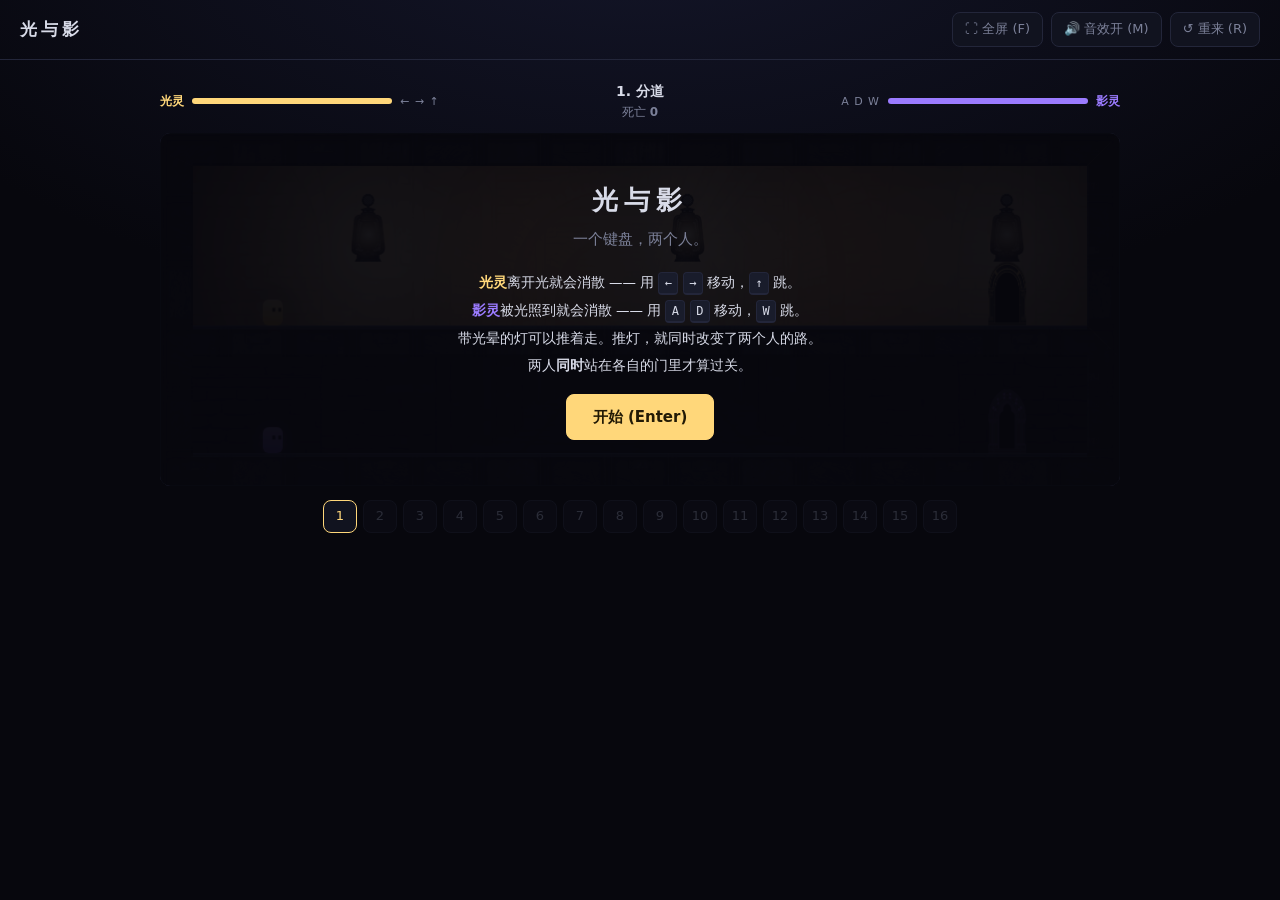
==== index.html @ e2e6ab5d "补上站点图标 浏览器会自动请求 favicon.ico，缺失时控制台会报 404。用内联 SVG （一金一紫两个圆点，即游戏的两个角色）避免额外的文件请求。  Co-Authored-By: Clau" ====
<!DOCTYPE html>
<html lang="zh-CN">
<head>
<meta charset="utf-8">
<meta name="viewport" content="width=device-width, initial-scale=1">
<title>光与影 — 双人合作解谜</title>
<meta name="description" content="一个双人同屏的合作解谜游戏：光灵只能待在光里，影灵只能待在暗处。推动灯，就同时改变了两个人的路。">
<link rel="icon" href="data:image/svg+xml,%3Csvg xmlns='http://www.w3.org/2000/svg' viewBox='0 0 32 32'%3E%3Crect width='32' height='32' rx='7' fill='%230a0a12'/%3E%3Ccircle cx='11' cy='16' r='5.5' fill='%23ffd77a'/%3E%3Ccircle cx='21' cy='16' r='5.5' fill='%239b7bff'/%3E%3C/svg%3E">
<link rel="stylesheet" href="game.css">
</head>
<body>
<header class="topbar">
  <h1>光与影</h1>
  <div class="topbar-right">
    <button type="button" id="fs" class="ghost">⛶ 全屏 (F)</button>
    <button type="button" id="mute" class="ghost">🔊 音效开 (M)</button>
    <button type="button" id="restartBtn" class="ghost">↺ 重来 (R)</button>
  </div>
</header>

<main class="stage" id="stage">
  <div class="statusbar">
    <div class="meter" id="lumenMeter">
      <span class="tag lumen">光灵</span>
      <div class="track"><i id="lumenBar"></i></div>
      <span class="keys">← → ↑</span>
    </div>
    <div class="levelinfo">
      <strong id="levelName">1. 分道</strong>
      <span>死亡 <b id="deaths">0</b></span>
    </div>
    <div class="meter" id="umbraMeter">
      <span class="keys">A D W</span>
      <div class="track"><i id="umbraBar"></i></div>
      <span class="tag umbra">影灵</span>
    </div>
  </div>

  <div class="screen">
    <canvas id="game" width="960" height="352" tabindex="0"></canvas>

    <div class="overlay" id="title">
      <h2>光与影</h2>
      <p class="lead">一个键盘，两个人。</p>
      <div class="rules">
        <p><b class="lumen">光灵</b>离开光就会消散 —— 用 <kbd>←</kbd> <kbd>→</kbd> 移动，<kbd>↑</kbd> 跳。</p>
        <p><b class="umbra">影灵</b>被光照到就会消散 —— 用 <kbd>A</kbd> <kbd>D</kbd> 移动，<kbd>W</kbd> 跳。</p>
        <p>带光晕的灯可以推着走。推灯，就同时改变了两个人的路。</p>
        <p>两人<b>同时</b>站在各自的门里才算过关。</p>
      </div>
      <button type="button" id="startBtn" class="primary">开始 (Enter)</button>
    </div>

    <div class="overlay" id="complete" hidden>
      <h2>全部通关</h2>
      <button type="button" id="replayBtn" class="primary">再玩一次 (Enter)</button>
    </div>
  </div>

  <nav class="levels" id="levels" aria-label="选关"></nav>
</main>

<script src="src/levels.js"></script>
<script src="src/engine.js"></script>
</body>
</html>
---- game.css ----
:root {
  color-scheme: dark;
  --bg: #07070d;
  --panel: #11131f;
  --line: #23263a;
  --text: #d8dbe8;
  --dim: #7c8199;
  --lumen: #ffd77a;
  --umbra: #9b7bff;
}

* { box-sizing: border-box; }

body {
  margin: 0;
  background: radial-gradient(1200px 600px at 50% -10%, #14162a 0%, var(--bg) 70%);
  color: var(--text);
  font: 15px/1.6 system-ui, -apple-system, "PingFang SC", "Microsoft YaHei", sans-serif;
  min-height: 100vh;
}

.topbar {
  display: flex; align-items: center; gap: 16px;
  padding: 12px 20px;
  border-bottom: 1px solid var(--line);
}
.topbar h1 { font-size: 17px; margin: 0; letter-spacing: 4px; font-weight: 600; }
.topbar-right { margin-left: auto; display: flex; gap: 8px; }
.back { color: var(--dim); text-decoration: none; font-size: 13px; }
.back:hover { color: var(--text); }

button {
  font: inherit; cursor: pointer; border-radius: 8px;
  border: 1px solid var(--line); background: var(--panel); color: var(--text);
  padding: 6px 12px;
}
button:hover:not(:disabled) { border-color: #3a3f5c; }
button.ghost { font-size: 13px; color: var(--dim); }
button.primary {
  background: var(--lumen); color: #221a05; border-color: var(--lumen);
  font-weight: 600; padding: 10px 26px; margin-top: 8px;
}
button:disabled { opacity: .3; cursor: not-allowed; }

.stage { max-width: 1000px; margin: 0 auto; padding: 20px; }

.statusbar {
  display: grid; grid-template-columns: 1fr auto 1fr;
  align-items: center; gap: 16px; margin-bottom: 10px;
}
.meter { display: flex; align-items: center; gap: 8px; }
#umbraMeter { justify-content: flex-end; }
.tag { font-size: 12px; font-weight: 600; white-space: nowrap; }
.tag.lumen, b.lumen { color: var(--lumen); }
.tag.umbra, b.umbra { color: var(--umbra); }
.keys { font-size: 11px; color: var(--dim); letter-spacing: 1px; white-space: nowrap; }
.track {
  flex: 1; max-width: 200px; height: 6px; border-radius: 3px;
  background: #1c1f30; overflow: hidden;
}
.track i { display: block; height: 100%; width: 100%; transition: width .08s linear; }
#lumenBar { background: var(--lumen); }
#umbraBar { background: var(--umbra); }
.meter.danger .track { box-shadow: 0 0 0 1px rgba(255, 90, 90, .55); }

.levelinfo { text-align: center; font-size: 13px; }
.levelinfo strong { display: block; font-size: 14px; }
.levelinfo span { color: var(--dim); font-size: 12px; }

.screen { position: relative; line-height: 0; }
canvas {
  display: block; width: 100%; max-width: var(--natural-width, 960px); margin: 0 auto;
  border: 1px solid var(--line); border-radius: 10px;
  background: #07070d; outline: none;
}
canvas:focus-visible { border-color: #46507a; }

.overlay {
  position: absolute; inset: 0;
  display: flex; flex-direction: column; align-items: center; justify-content: center;
  gap: 4px; text-align: center; line-height: 1.6;
  background: rgba(7, 7, 13, .93);
  border-radius: 10px; padding: 24px;
}
.overlay[hidden] { display: none; }
.overlay h2 { margin: 0; font-size: 26px; letter-spacing: 6px; font-weight: 600; }
.lead { color: var(--dim); margin: 2px 0 12px; }
.rules { font-size: 13.5px; max-width: 520px; }
.rules p { margin: 5px 0; }
kbd {
  display: inline-block; min-width: 20px; padding: 1px 5px;
  border: 1px solid var(--line); border-bottom-width: 2px; border-radius: 4px;
  background: #191c2b; font: 12px/1.5 ui-monospace, monospace;
}

.levels { display: flex; justify-content: center; gap: 6px; margin-top: 14px; flex-wrap: wrap; }
.levels button { width: 34px; padding: 5px 0; font-size: 13px; color: var(--dim); }
.levels button.current { color: var(--lumen); border-color: var(--lumen); }


@media (max-width: 640px) {
  .statusbar { grid-template-columns: 1fr; gap: 6px; }
  #umbraMeter { justify-content: flex-start; }
  .overlay h2 { font-size: 20px; }
  .rules { font-size: 12px; }
}

/* 全屏：整页铺满，画布按原始比例放到最大 */
:root:fullscreen body { height: 100vh; overflow: hidden; display: flex; flex-direction: column; }
:root:fullscreen .stage {
  flex: 1; min-height: 0; max-width: none; margin: 0;   /* auto 外边距会阻止 flex 项拉伸 */
  display: flex; flex-direction: column; padding: 14px 24px 10px;
}
:root:fullscreen .screen { flex: 1; min-height: 0; display: flex; align-items: center; justify-content: center; }
:root:fullscreen canvas { max-width: none; margin: 0; }
:root:fullscreen .levels { margin-top: 10px; }
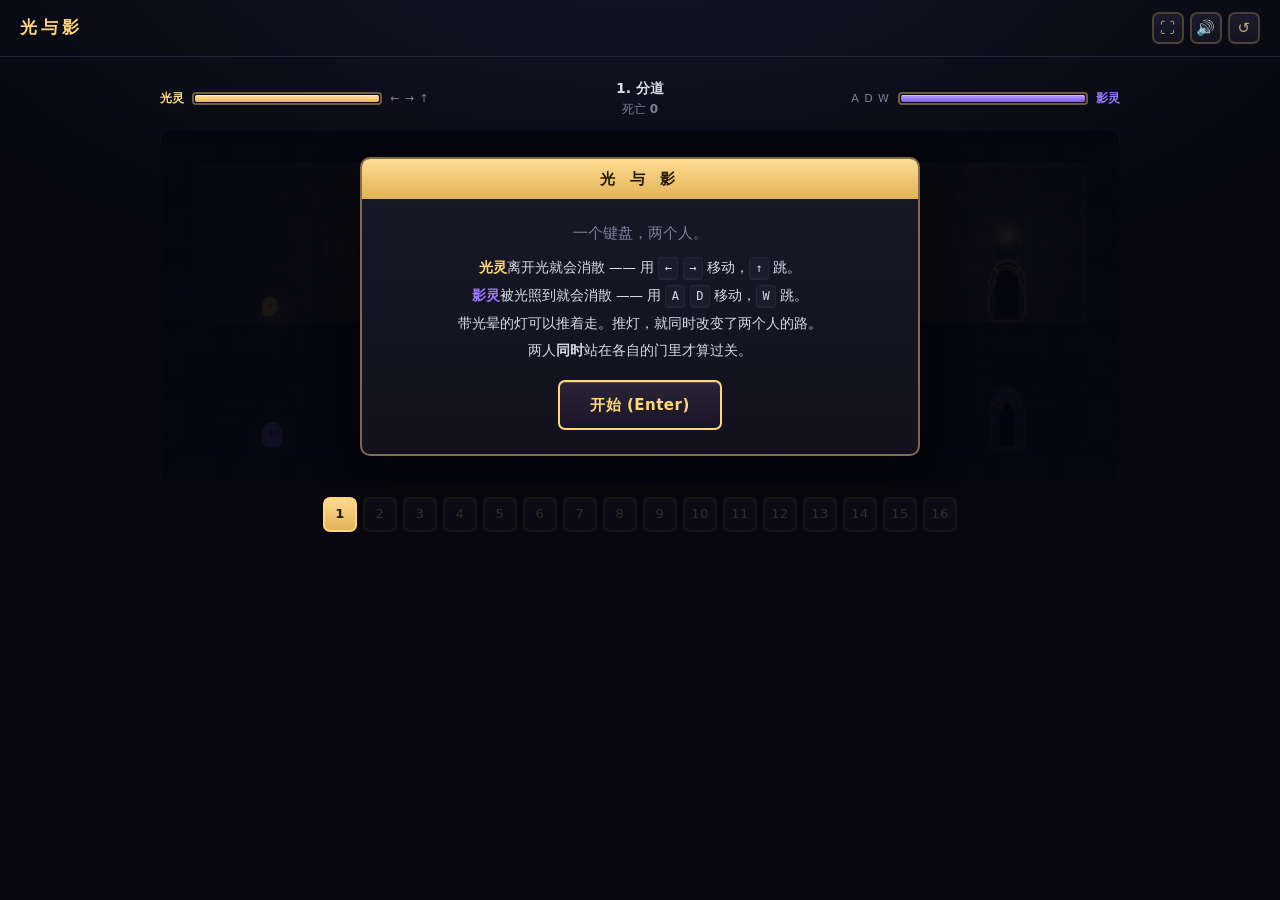
==== commit f3c0b4d4: "统一压力板外观、精简顶栏与音效 - 同一行相邻同组的压力板合并成一个装置绘制：做成多格是为了防止   玩家从高处跳下时抛物线越过窄板，但逐格贴图看起来像好几个按钮 - 去掉环境配乐，音效加 14ms " ====
--- a/index.html
+++ b/index.html
@@ -12,9 +12,9 @@
 <header class="topbar">
   <h1>光与影</h1>
   <div class="topbar-right">
-    <button type="button" id="fs" class="ghost">⛶ 全屏 (F)</button>
-    <button type="button" id="mute" class="ghost">🔊 音效开 (M)</button>
-    <button type="button" id="restartBtn" class="ghost">↺ 重来 (R)</button>
+    <button type="button" id="fs" class="icon" title="全屏 (F)" aria-label="全屏 (F)">⛶</button>
+    <button type="button" id="mute" class="icon" title="音效开关 (M)" aria-label="音效开关 (M)">🔊</button>
+    <button type="button" id="restartBtn" class="icon" title="重来本关 (R)" aria-label="重来本关 (R)">↺</button>
   </div>
 </header>
 
@@ -40,7 +40,9 @@
     <canvas id="game" width="960" height="352" tabindex="0"></canvas>
 
     <div class="overlay" id="title">
-      <h2>光与影</h2>
+      <div class="panel">
+        <div class="panel-head">光 与 影</div>
+        <div class="panel-body">
       <p class="lead">一个键盘，两个人。</p>
       <div class="rules">
         <p><b class="lumen">光灵</b>离开光就会消散 —— 用 <kbd>←</kbd> <kbd>→</kbd> 移动，<kbd>↑</kbd> 跳。</p>
@@ -49,11 +51,17 @@
         <p>两人<b>同时</b>站在各自的门里才算过关。</p>
       </div>
       <button type="button" id="startBtn" class="primary">开始 (Enter)</button>
+        </div>
+      </div>
     </div>
 
     <div class="overlay" id="complete" hidden>
-      <h2>全部通关</h2>
-      <button type="button" id="replayBtn" class="primary">再玩一次 (Enter)</button>
+      <div class="panel">
+        <div class="panel-head">全 部 通 关</div>
+        <div class="panel-body">
+          <button type="button" id="replayBtn" class="primary">再玩一次 (Enter)</button>
+        </div>
+      </div>
     </div>
   </div>
 
--- a/game.css
+++ b/game.css
@@ -24,23 +24,41 @@
   padding: 12px 20px;
   border-bottom: 1px solid var(--line);
 }
-.topbar h1 { font-size: 17px; margin: 0; letter-spacing: 4px; font-weight: 600; }
-.topbar-right { margin-left: auto; display: flex; gap: 8px; }
+.topbar h1 { font-size: 17px; margin: 0; letter-spacing: 4px; font-weight: 600; color: var(--lumen); }
+.topbar-right { margin-left: auto; display: flex; gap: 6px; }
+
+/* 三个并排的文字按钮太占地方，收成紧凑图标；名称与快捷键放进 tooltip */
+button.icon {
+  width: 32px; height: 32px; padding: 0;
+  font-size: 15px; line-height: 1;
+  display: inline-flex; align-items: center; justify-content: center;
+  border-color: rgba(255, 215, 122, .22); color: #b9a878;
+}
+button.icon:hover:not(:disabled) { color: var(--lumen); }
 .back { color: var(--dim); text-decoration: none; font-size: 13px; }
 .back:hover { color: var(--text); }
 
 button {
-  font: inherit; cursor: pointer; border-radius: 8px;
-  border: 1px solid var(--line); background: var(--panel); color: var(--text);
-  padding: 6px 12px;
+  font: inherit; cursor: pointer; border-radius: 7px;
+  border: 2px solid rgba(255, 215, 122, .38);
+  background: linear-gradient(#1c1b2c, #14131f);
+  color: var(--lumen);
+  padding: 6px 13px;
+  letter-spacing: .5px;
+  transition: border-color .15s, color .15s, transform .08s;
 }
-button:hover:not(:disabled) { border-color: #3a3f5c; }
-button.ghost { font-size: 13px; color: var(--dim); }
+button:hover:not(:disabled) { border-color: var(--lumen); color: #fff0c4; }
+button:active:not(:disabled) { transform: translateY(1px); }
+button:focus-visible { outline: 2px solid var(--umbra); outline-offset: 2px; }
+button.ghost { font-size: 13px; border-color: rgba(255, 215, 122, .22); color: #b9a878; }
+button.ghost:hover:not(:disabled) { color: var(--lumen); }
 button.primary {
-  background: var(--lumen); color: #221a05; border-color: var(--lumen);
-  font-weight: 600; padding: 10px 26px; margin-top: 8px;
+  font-size: 15px; font-weight: 600; padding: 11px 30px; margin-top: 14px;
+  border-color: var(--lumen);
+  background: linear-gradient(#2a2436, #191527);
+  box-shadow: inset 0 1px 0 rgba(255, 231, 170, .22);
 }
-button:disabled { opacity: .3; cursor: not-allowed; }
+button:disabled { opacity: .28; cursor: not-allowed; }
 
 .stage { max-width: 1000px; margin: 0 auto; padding: 20px; }
 
@@ -55,12 +73,19 @@
 .tag.umbra, b.umbra { color: var(--umbra); }
 .keys { font-size: 11px; color: var(--dim); letter-spacing: 1px; white-space: nowrap; }
 .track {
-  flex: 1; max-width: 200px; height: 6px; border-radius: 3px;
-  background: #1c1f30; overflow: hidden;
+  flex: 1; max-width: 190px; height: 13px; border-radius: 4px;
+  background: #0e0d18; overflow: hidden;
+  border: 2px solid rgba(255, 215, 122, .40);
+  box-shadow: inset 0 1px 3px rgba(0, 0, 0, .8);
+  padding: 1px;
 }
-.track i { display: block; height: 100%; width: 100%; transition: width .08s linear; }
-#lumenBar { background: var(--lumen); }
-#umbraBar { background: var(--umbra); }
+.track i {
+  display: block; height: 100%; width: 100%; border-radius: 2px;
+  transition: width .08s linear;
+  box-shadow: inset 0 1px 0 rgba(255, 255, 255, .3);
+}
+#lumenBar { background: linear-gradient(#ffe6a8, #e8b552); }
+#umbraBar { background: linear-gradient(#b9a2ff, #7d5bea); }
 .meter.danger .track { box-shadow: 0 0 0 1px rgba(255, 90, 90, .55); }
 
 .levelinfo { text-align: center; font-size: 13px; }
@@ -77,13 +102,26 @@
 
 .overlay {
   position: absolute; inset: 0;
-  display: flex; flex-direction: column; align-items: center; justify-content: center;
-  gap: 4px; text-align: center; line-height: 1.6;
-  background: rgba(7, 7, 13, .93);
+  display: flex; align-items: center; justify-content: center;
+  text-align: center; line-height: 1.6;
+  background: rgba(5, 6, 14, .90);
   border-radius: 10px; padding: 24px;
 }
 .overlay[hidden] { display: none; }
-.overlay h2 { margin: 0; font-size: 26px; letter-spacing: 6px; font-weight: 600; }
+
+.panel {
+  width: min(560px, 100%);
+  border: 2px solid rgba(255, 215, 122, .45);
+  border-radius: 10px; overflow: hidden;
+  background: linear-gradient(#191828, #12111d);
+  box-shadow: 0 14px 40px rgba(0, 0, 0, .6);
+}
+.panel-head {
+  background: linear-gradient(#ffdc93, #e2b256);
+  color: #241a06; font-weight: 700; font-size: 15px;
+  letter-spacing: 5px; padding: 8px 12px;
+}
+.panel-body { padding: 20px 26px 24px; }
 .lead { color: var(--dim); margin: 2px 0 12px; }
 .rules { font-size: 13.5px; max-width: 520px; }
 .rules p { margin: 5px 0; }
@@ -94,8 +132,14 @@
 }
 
 .levels { display: flex; justify-content: center; gap: 6px; margin-top: 14px; flex-wrap: wrap; }
-.levels button { width: 34px; padding: 5px 0; font-size: 13px; color: var(--dim); }
-.levels button.current { color: var(--lumen); border-color: var(--lumen); }
+.levels button {
+  width: 34px; padding: 5px 0; font-size: 13px;
+  color: #9d8f6a; border-color: rgba(255, 215, 122, .20);
+}
+.levels button.current {
+  color: #241a06; border-color: var(--lumen);
+  background: linear-gradient(#ffdc93, #e2b256); font-weight: 700;
+}
 
 
 @media (max-width: 640px) {
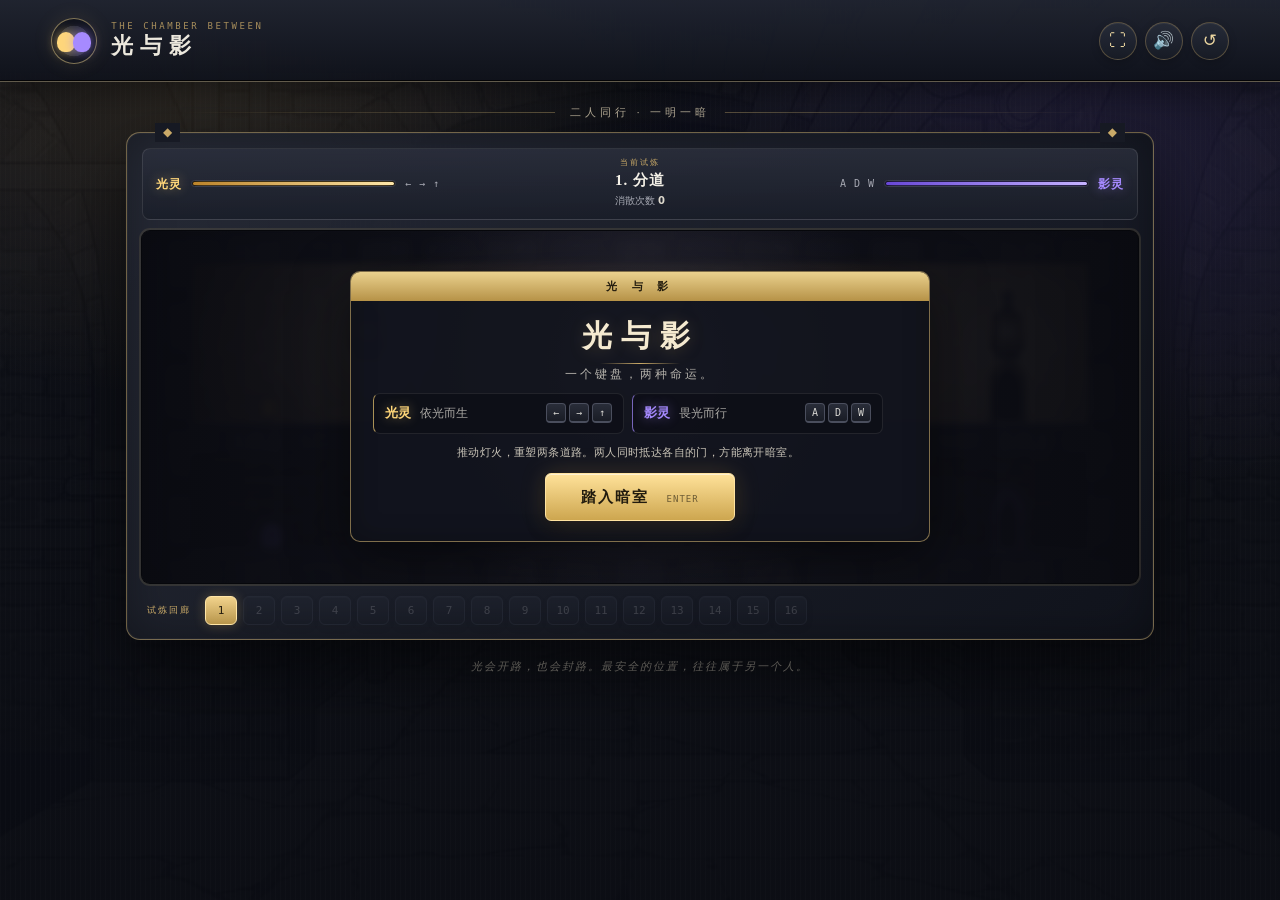
==== commit 8dbde78c: "重新设计游戏页面与界面层级" ====
--- a/index.html
+++ b/index.html
@@ -1,74 +1,78 @@
-<!DOCTYPE html>
-<html lang="zh-CN">
-<head>
-<meta charset="utf-8">
-<meta name="viewport" content="width=device-width, initial-scale=1">
-<title>光与影 — 双人合作解谜</title>
-<meta name="description" content="一个双人同屏的合作解谜游戏：光灵只能待在光里，影灵只能待在暗处。推动灯，就同时改变了两个人的路。">
-<link rel="icon" href="data:image/svg+xml,%3Csvg xmlns='http://www.w3.org/2000/svg' viewBox='0 0 32 32'%3E%3Crect width='32' height='32' rx='7' fill='%230a0a12'/%3E%3Ccircle cx='11' cy='16' r='5.5' fill='%23ffd77a'/%3E%3Ccircle cx='21' cy='16' r='5.5' fill='%239b7bff'/%3E%3C/svg%3E">
-<link rel="stylesheet" href="game.css">
-</head>
-<body>
-<header class="topbar">
-  <h1>光与影</h1>
-  <div class="topbar-right">
+<!DOCTYPE html>
+<html lang="zh-CN">
+<head>
+<meta charset="utf-8">
+<meta name="viewport" content="width=device-width, initial-scale=1">
+<title>光与影 — 双人合作解谜</title>
+<meta name="description" content="一个双人同屏的合作解谜游戏：光灵只能待在光里，影灵只能待在暗处。推动灯，就同时改变了两个人的路。">
+<link rel="icon" href="data:image/svg+xml,%3Csvg xmlns='http://www.w3.org/2000/svg' viewBox='0 0 32 32'%3E%3Crect width='32' height='32' rx='7' fill='%230a0a12'/%3E%3Ccircle cx='11' cy='16' r='5.5' fill='%23ffd77a'/%3E%3Ccircle cx='21' cy='16' r='5.5' fill='%239b7bff'/%3E%3C/svg%3E">
+<link rel="stylesheet" href="game.css?v=3">
+</head>
+<body>
+<header class="topbar">
+  <div class="brand">
+    <span class="brand-mark" aria-hidden="true"><i></i><b></b></span>
+    <div><span class="eyebrow">THE CHAMBER BETWEEN</span><h1>光与影</h1></div>
+  </div>
+  <div class="topbar-right">
     <button type="button" id="fs" class="icon" title="全屏 (F)" aria-label="全屏 (F)">⛶</button>
     <button type="button" id="mute" class="icon" title="音效开关 (M)" aria-label="音效开关 (M)">🔊</button>
     <button type="button" id="restartBtn" class="icon" title="重来本关 (R)" aria-label="重来本关 (R)">↺</button>
-  </div>
-</header>
-
-<main class="stage" id="stage">
-  <div class="statusbar">
-    <div class="meter" id="lumenMeter">
-      <span class="tag lumen">光灵</span>
-      <div class="track"><i id="lumenBar"></i></div>
-      <span class="keys">← → ↑</span>
-    </div>
-    <div class="levelinfo">
-      <strong id="levelName">1. 分道</strong>
-      <span>死亡 <b id="deaths">0</b></span>
-    </div>
-    <div class="meter" id="umbraMeter">
-      <span class="keys">A D W</span>
-      <div class="track"><i id="umbraBar"></i></div>
-      <span class="tag umbra">影灵</span>
-    </div>
-  </div>
-
-  <div class="screen">
-    <canvas id="game" width="960" height="352" tabindex="0"></canvas>
-
+  </div>
+</header>
+
+<main class="stage" id="stage">
+  <div class="chapter-heading" aria-hidden="true"><span></span><p>二人同行 · 一明一暗</p><span></span></div>
+  <section class="game-shell" aria-label="游戏区域">
+  <div class="statusbar">
+    <div class="meter" id="lumenMeter">
+      <span class="tag lumen">光灵</span>
+      <div class="track"><i id="lumenBar"></i></div>
+      <span class="keys">← → ↑</span>
+    </div>
+    <div class="levelinfo">
+      <small>当前试炼</small>
+      <strong id="levelName">1. 分道</strong>
+      <span>消散次数 <b id="deaths">0</b></span>
+    </div>
+    <div class="meter" id="umbraMeter">
+      <span class="keys">A D W</span>
+      <div class="track"><i id="umbraBar"></i></div>
+      <span class="tag umbra">影灵</span>
+    </div>
+  </div>
+
+  <div class="screen">
+    <canvas id="game" width="960" height="352" tabindex="0"></canvas>
+
     <div class="overlay" id="title">
-      <div class="panel">
-        <div class="panel-head">光 与 影</div>
-        <div class="panel-body">
-      <p class="lead">一个键盘，两个人。</p>
-      <div class="rules">
-        <p><b class="lumen">光灵</b>离开光就会消散 —— 用 <kbd>←</kbd> <kbd>→</kbd> 移动，<kbd>↑</kbd> 跳。</p>
-        <p><b class="umbra">影灵</b>被光照到就会消散 —— 用 <kbd>A</kbd> <kbd>D</kbd> 移动，<kbd>W</kbd> 跳。</p>
-        <p>带光晕的灯可以推着走。推灯，就同时改变了两个人的路。</p>
-        <p>两人<b>同时</b>站在各自的门里才算过关。</p>
-      </div>
-      <button type="button" id="startBtn" class="primary">开始 (Enter)</button>
-        </div>
-      </div>
-    </div>
-
+      <div class="panel"><div class="panel-head">光 与 影</div><div class="panel-body">
+      <h2>光与影</h2>
+      <p class="lead">一个键盘，两种命运。</p>
+      <div class="rules">
+        <article class="rule-card lumen-card"><b class="lumen">光灵</b><span>依光而生</span><div><kbd>←</kbd><kbd>→</kbd><kbd>↑</kbd></div></article>
+        <article class="rule-card umbra-card"><b class="umbra">影灵</b><span>畏光而行</span><div><kbd>A</kbd><kbd>D</kbd><kbd>W</kbd></div></article>
+        <p class="mission">推动灯火，重塑两条道路。两人同时抵达各自的门，方能离开暗室。</p>
+      </div>
+      <button type="button" id="startBtn" class="primary">踏入暗室 <span>ENTER</span></button>
+      </div></div>
+    </div>
+
     <div class="overlay" id="complete" hidden>
-      <div class="panel">
-        <div class="panel-head">全 部 通 关</div>
-        <div class="panel-body">
-          <button type="button" id="replayBtn" class="primary">再玩一次 (Enter)</button>
-        </div>
-      </div>
-    </div>
-  </div>
-
-  <nav class="levels" id="levels" aria-label="选关"></nav>
-</main>
-
-<script src="src/levels.js"></script>
-<script src="src/engine.js"></script>
-</body>
-</html>
+      <div class="panel"><div class="panel-head">全 部 通 关</div><div class="panel-body">
+        <h2>全部通关</h2>
+        <button type="button" id="replayBtn" class="primary">再玩一次 (Enter)</button>
+      </div></div>
+    </div>
+  </div>
+
+  <div class="level-select"><span>试炼回廊</span><nav class="levels" id="levels" aria-label="选关"></nav></div>
+  </section>
+  <p class="page-note">光会开路，也会封路。最安全的位置，往往属于另一个人。</p>
+</main>
+
+<script src="src/levels.js?v=3"></script>
+<script src="src/engine.js?v=3"></script>
+</body>
+</html>
+
--- a/game.css
+++ b/game.css
@@ -1,160 +1,83 @@
-:root {
-  color-scheme: dark;
-  --bg: #07070d;
-  --panel: #11131f;
-  --line: #23263a;
-  --text: #d8dbe8;
-  --dim: #7c8199;
-  --lumen: #ffd77a;
-  --umbra: #9b7bff;
-}
-
-* { box-sizing: border-box; }
-
-body {
-  margin: 0;
-  background: radial-gradient(1200px 600px at 50% -10%, #14162a 0%, var(--bg) 70%);
-  color: var(--text);
-  font: 15px/1.6 system-ui, -apple-system, "PingFang SC", "Microsoft YaHei", sans-serif;
-  min-height: 100vh;
-}
-
-.topbar {
-  display: flex; align-items: center; gap: 16px;
-  padding: 12px 20px;
-  border-bottom: 1px solid var(--line);
-}
-.topbar h1 { font-size: 17px; margin: 0; letter-spacing: 4px; font-weight: 600; color: var(--lumen); }
-.topbar-right { margin-left: auto; display: flex; gap: 6px; }
-
-/* 三个并排的文字按钮太占地方，收成紧凑图标；名称与快捷键放进 tooltip */
-button.icon {
-  width: 32px; height: 32px; padding: 0;
-  font-size: 15px; line-height: 1;
-  display: inline-flex; align-items: center; justify-content: center;
-  border-color: rgba(255, 215, 122, .22); color: #b9a878;
-}
-button.icon:hover:not(:disabled) { color: var(--lumen); }
-.back { color: var(--dim); text-decoration: none; font-size: 13px; }
-.back:hover { color: var(--text); }
-
-button {
-  font: inherit; cursor: pointer; border-radius: 7px;
-  border: 2px solid rgba(255, 215, 122, .38);
-  background: linear-gradient(#1c1b2c, #14131f);
-  color: var(--lumen);
-  padding: 6px 13px;
-  letter-spacing: .5px;
-  transition: border-color .15s, color .15s, transform .08s;
-}
-button:hover:not(:disabled) { border-color: var(--lumen); color: #fff0c4; }
-button:active:not(:disabled) { transform: translateY(1px); }
-button:focus-visible { outline: 2px solid var(--umbra); outline-offset: 2px; }
-button.ghost { font-size: 13px; border-color: rgba(255, 215, 122, .22); color: #b9a878; }
-button.ghost:hover:not(:disabled) { color: var(--lumen); }
-button.primary {
-  font-size: 15px; font-weight: 600; padding: 11px 30px; margin-top: 14px;
-  border-color: var(--lumen);
-  background: linear-gradient(#2a2436, #191527);
-  box-shadow: inset 0 1px 0 rgba(255, 231, 170, .22);
-}
-button:disabled { opacity: .28; cursor: not-allowed; }
-
-.stage { max-width: 1000px; margin: 0 auto; padding: 20px; }
-
-.statusbar {
-  display: grid; grid-template-columns: 1fr auto 1fr;
-  align-items: center; gap: 16px; margin-bottom: 10px;
-}
-.meter { display: flex; align-items: center; gap: 8px; }
-#umbraMeter { justify-content: flex-end; }
-.tag { font-size: 12px; font-weight: 600; white-space: nowrap; }
-.tag.lumen, b.lumen { color: var(--lumen); }
-.tag.umbra, b.umbra { color: var(--umbra); }
-.keys { font-size: 11px; color: var(--dim); letter-spacing: 1px; white-space: nowrap; }
-.track {
-  flex: 1; max-width: 190px; height: 13px; border-radius: 4px;
-  background: #0e0d18; overflow: hidden;
-  border: 2px solid rgba(255, 215, 122, .40);
-  box-shadow: inset 0 1px 3px rgba(0, 0, 0, .8);
-  padding: 1px;
-}
-.track i {
-  display: block; height: 100%; width: 100%; border-radius: 2px;
-  transition: width .08s linear;
-  box-shadow: inset 0 1px 0 rgba(255, 255, 255, .3);
-}
-#lumenBar { background: linear-gradient(#ffe6a8, #e8b552); }
-#umbraBar { background: linear-gradient(#b9a2ff, #7d5bea); }
-.meter.danger .track { box-shadow: 0 0 0 1px rgba(255, 90, 90, .55); }
-
-.levelinfo { text-align: center; font-size: 13px; }
-.levelinfo strong { display: block; font-size: 14px; }
-.levelinfo span { color: var(--dim); font-size: 12px; }
-
-.screen { position: relative; line-height: 0; }
-canvas {
-  display: block; width: 100%; max-width: var(--natural-width, 960px); margin: 0 auto;
-  border: 1px solid var(--line); border-radius: 10px;
-  background: #07070d; outline: none;
-}
-canvas:focus-visible { border-color: #46507a; }
-
-.overlay {
-  position: absolute; inset: 0;
-  display: flex; align-items: center; justify-content: center;
-  text-align: center; line-height: 1.6;
-  background: rgba(5, 6, 14, .90);
-  border-radius: 10px; padding: 24px;
-}
-.overlay[hidden] { display: none; }
-
-.panel {
-  width: min(560px, 100%);
-  border: 2px solid rgba(255, 215, 122, .45);
-  border-radius: 10px; overflow: hidden;
-  background: linear-gradient(#191828, #12111d);
-  box-shadow: 0 14px 40px rgba(0, 0, 0, .6);
-}
-.panel-head {
-  background: linear-gradient(#ffdc93, #e2b256);
-  color: #241a06; font-weight: 700; font-size: 15px;
-  letter-spacing: 5px; padding: 8px 12px;
-}
-.panel-body { padding: 20px 26px 24px; }
-.lead { color: var(--dim); margin: 2px 0 12px; }
-.rules { font-size: 13.5px; max-width: 520px; }
-.rules p { margin: 5px 0; }
-kbd {
-  display: inline-block; min-width: 20px; padding: 1px 5px;
-  border: 1px solid var(--line); border-bottom-width: 2px; border-radius: 4px;
-  background: #191c2b; font: 12px/1.5 ui-monospace, monospace;
-}
-
-.levels { display: flex; justify-content: center; gap: 6px; margin-top: 14px; flex-wrap: wrap; }
-.levels button {
-  width: 34px; padding: 5px 0; font-size: 13px;
-  color: #9d8f6a; border-color: rgba(255, 215, 122, .20);
-}
-.levels button.current {
-  color: #241a06; border-color: var(--lumen);
-  background: linear-gradient(#ffdc93, #e2b256); font-weight: 700;
-}
-
-
-@media (max-width: 640px) {
-  .statusbar { grid-template-columns: 1fr; gap: 6px; }
-  #umbraMeter { justify-content: flex-start; }
-  .overlay h2 { font-size: 20px; }
-  .rules { font-size: 12px; }
-}
-
-/* 全屏：整页铺满，画布按原始比例放到最大 */
-:root:fullscreen body { height: 100vh; overflow: hidden; display: flex; flex-direction: column; }
-:root:fullscreen .stage {
-  flex: 1; min-height: 0; max-width: none; margin: 0;   /* auto 外边距会阻止 flex 项拉伸 */
-  display: flex; flex-direction: column; padding: 14px 24px 10px;
-}
-:root:fullscreen .screen { flex: 1; min-height: 0; display: flex; align-items: center; justify-content: center; }
-:root:fullscreen canvas { max-width: none; margin: 0; }
-:root:fullscreen .levels { margin-top: 10px; }
+:root { color-scheme:dark; --panel:#171b27; --line:#3a4050; --brass:#caaa68; --text:#ece8dd; --dim:#a7a9b3; --lumen:#ffd77a; --umbra:#a68aff; }
+* { box-sizing:border-box; }
+html { min-height:100%; background:#090b11; }
+body { margin:0; min-height:100vh; color:var(--text); font:15px/1.6 system-ui,-apple-system,"PingFang SC","Microsoft YaHei",sans-serif; background:linear-gradient(rgba(12,15,24,.78),rgba(10,12,19,.93)),url("art/bg.jpg") center top/cover fixed,#10131c; overflow-x:hidden; }
+body::before { content:""; position:fixed; inset:0; pointer-events:none; background:radial-gradient(700px 440px at 15% 10%,rgba(255,196,92,.11),transparent 70%),radial-gradient(680px 460px at 86% 18%,rgba(139,102,255,.13),transparent 72%),repeating-linear-gradient(90deg,rgba(255,255,255,.012) 0 1px,transparent 1px 5px); mix-blend-mode:screen; }
+button { font:inherit; cursor:pointer; border-radius:6px; padding:7px 13px; border:1px solid var(--line); color:var(--text); background:linear-gradient(#262b38,#171b25); box-shadow:inset 0 1px rgba(255,255,255,.05),0 3px 8px rgba(0,0,0,.2); transition:transform .16s,border-color .16s,color .16s,box-shadow .16s; }
+button:hover:not(:disabled) { transform:translateY(-1px); border-color:#8e805f; color:#fff7df; box-shadow:0 5px 14px rgba(0,0,0,.3); }
+button:active:not(:disabled) { transform:translateY(1px); }
+button:focus-visible { outline:2px solid #f0d38c; outline-offset:2px; }
+button:disabled { opacity:.28; cursor:not-allowed; }
+.topbar { position:relative; z-index:2; display:flex; align-items:center; gap:22px; min-height:82px; padding:12px clamp(18px,4vw,58px); background:linear-gradient(180deg,rgba(32,36,48,.96),rgba(15,18,27,.94)); border-bottom:1px solid rgba(226,199,132,.34); box-shadow:0 10px 34px rgba(0,0,0,.35),inset 0 -1px rgba(0,0,0,.8); }
+.brand { display:flex; align-items:center; gap:14px; }
+.brand-mark { position:relative; display:block; width:46px; height:46px; border:1px solid rgba(223,198,133,.55); border-radius:50%; background:radial-gradient(circle,#292c38 0 48%,#11141e 50%); box-shadow:inset 0 0 0 4px #11141e,0 0 20px rgba(212,178,104,.12); }
+.brand-mark i,.brand-mark b { position:absolute; top:13px; width:18px; height:20px; border-radius:55% 55% 48% 48%; }
+.brand-mark i { left:5px; background:var(--lumen); box-shadow:0 0 12px rgba(255,215,122,.7); }
+.brand-mark b { right:5px; background:var(--umbra); box-shadow:0 0 12px rgba(166,138,255,.7); }
+.eyebrow { display:block; color:var(--brass); font:9px/1.2 ui-monospace,monospace; letter-spacing:2.6px; opacity:.8; }
+.topbar h1 { margin:1px 0 0; font:600 22px/1.2 Georgia,"Songti SC",serif; letter-spacing:7px; }
+.topbar-right { margin-left:auto; display:flex; gap:8px; }
+button.ghost { font-size:12px; color:#c6c5c0; }
+button.ghost>span { color:#f0d38c; margin-right:3px; }
+button.ghost kbd { margin-left:4px; opacity:.65; }
+.icon { width:38px; height:38px; padding:0; display:grid; place-items:center; color:#ead59f; font-size:17px; border-color:rgba(202,170,104,.34); border-radius:50%; }
+button.primary { min-width:190px; margin-top:12px; padding:11px 24px; color:#211b0e; font-weight:750; letter-spacing:2px; border-color:#ffe3a0; background:linear-gradient(180deg,#ffe29a,#cda64f); box-shadow:inset 0 1px rgba(255,255,255,.55),0 0 26px rgba(255,205,107,.18),0 6px 18px rgba(0,0,0,.4); }
+button.primary span { margin-left:10px; font:9px/1 ui-monospace,monospace; letter-spacing:1px; opacity:.62; }
+.stage { position:relative; z-index:1; max-width:1080px; margin:0 auto; padding:24px 26px 34px; }
+.chapter-heading { display:grid; grid-template-columns:1fr auto 1fr; align-items:center; gap:15px; max-width:920px; margin:0 auto 13px; }
+.chapter-heading span { height:1px; background:linear-gradient(90deg,transparent,rgba(215,187,121,.38)); }
+.chapter-heading span:last-child { transform:scaleX(-1); }
+.chapter-heading p { margin:0; color:#bdb39d; font:11px/1.2 Georgia,"Songti SC",serif; letter-spacing:4px; }
+.game-shell { position:relative; padding:15px 15px 14px; border:1px solid rgba(211,181,112,.48); border-radius:14px; background:linear-gradient(135deg,rgba(38,42,54,.96),rgba(17,20,29,.98)); box-shadow:0 30px 70px rgba(0,0,0,.52),inset 0 0 0 1px rgba(255,255,255,.035),inset 0 0 45px rgba(0,0,0,.35); }
+.game-shell::before,.game-shell::after { content:"◆"; position:absolute; top:-10px; color:var(--brass); font-size:12px; background:#171a24; padding:0 8px; }
+.game-shell::before { left:28px; } .game-shell::after { right:28px; }
+.statusbar { display:grid; grid-template-columns:1fr auto 1fr; align-items:center; gap:18px; min-height:58px; margin-bottom:11px; padding:8px 13px; border:1px solid rgba(160,158,159,.18); border-radius:8px; background:linear-gradient(180deg,rgba(45,49,63,.76),rgba(25,29,40,.84)); }
+.meter { display:flex; align-items:center; gap:9px; } #umbraMeter { justify-content:flex-end; }
+.tag { font:700 12px/1 system-ui,sans-serif; letter-spacing:1px; white-space:nowrap; }
+.tag.lumen,b.lumen { color:var(--lumen); text-shadow:0 0 12px rgba(255,215,122,.4); }
+.tag.umbra,b.umbra { color:var(--umbra); text-shadow:0 0 12px rgba(166,138,255,.45); }
+.keys { color:var(--dim); font:10px/1 ui-monospace,monospace; letter-spacing:1px; white-space:nowrap; }
+.track { flex:1; max-width:205px; height:7px; padding:1px; overflow:hidden; border:1px solid #3a3e4d; border-radius:7px; background:#0b0d14; box-shadow:inset 0 2px 4px #000; }
+.track i { display:block; width:100%; height:100%; border-radius:inherit; transition:width .08s linear; }
+#lumenBar { background:linear-gradient(90deg,#bd842a,#ffe7a9); box-shadow:0 0 9px #f4bd53; }
+#umbraBar { background:linear-gradient(90deg,#6847d6,#c5b3ff); box-shadow:0 0 9px #8e6cff; }
+.meter.danger .track { border-color:rgba(255,91,91,.75); animation:warning .5s alternate infinite; }
+@keyframes warning { to { box-shadow:0 0 9px rgba(255,70,70,.5),inset 0 2px 4px #000; } }
+.levelinfo { min-width:128px; text-align:center; font-size:12px; }
+.levelinfo small { display:block; color:var(--brass); font-size:8px; letter-spacing:2px; }
+.levelinfo strong { display:block; margin:1px 0; color:#f4f0e7; font:600 15px/1.3 Georgia,"Songti SC",serif; letter-spacing:1px; }
+.levelinfo span { color:var(--dim); font-size:10px; } .levelinfo b { color:#ded9cd; }
+.screen { position:relative; line-height:0; overflow:hidden; border-radius:8px; box-shadow:0 0 0 1px #06070b,0 0 0 3px rgba(147,129,91,.2),inset 0 0 30px #000; }
+canvas { display:block; width:100%; max-width:var(--natural-width,960px); margin:0 auto; background:#07070d; outline:none; }
+canvas:focus-visible { box-shadow:inset 0 0 0 2px var(--brass); }
+.overlay { position:absolute; inset:0; display:flex; flex-direction:column; align-items:center; justify-content:center; gap:3px; padding:22px; text-align:center; line-height:1.6; background:radial-gradient(circle at 50% 38%,rgba(50,48,61,.66),transparent 45%),linear-gradient(90deg,rgba(10,11,17,.97),rgba(17,18,27,.9),rgba(10,11,17,.97)); backdrop-filter:blur(3px); }
+.overlay[hidden] { display:none; }
+.panel { width:min(580px,94%); overflow:hidden; border:1px solid rgba(218,187,114,.55); border-radius:10px; background:rgba(18,21,30,.9); box-shadow:0 18px 55px rgba(0,0,0,.5),inset 0 0 26px rgba(0,0,0,.25); }
+.panel-head { padding:7px 16px; color:#241d0f; background:linear-gradient(180deg,#ead18e,#b69247); font:700 11px/1.4 Georgia,"Songti SC",serif; letter-spacing:6px; }
+.panel-body { padding:17px 22px 20px; }
+.overlay h2 { margin:0; color:#f5ead0; font:600 30px/1.2 Georgia,"Songti SC",serif; letter-spacing:9px; text-shadow:0 2px 18px rgba(230,190,100,.2); }
+.overlay h2::after { content:""; display:block; width:80px; height:1px; margin:9px auto 0; background:linear-gradient(90deg,transparent,var(--brass),transparent); }
+.lead { margin:2px 0 10px; color:#b7b4ad; font:12px/1.4 Georgia,"Songti SC",serif; letter-spacing:3px; }
+.rules { display:grid; grid-template-columns:1fr 1fr; gap:8px; width:min(510px,100%); font-size:12px; }
+.rule-card { display:grid; grid-template-columns:auto 1fr auto; align-items:center; gap:9px; padding:9px 11px; text-align:left; border:1px solid rgba(255,255,255,.09); border-radius:7px; background:rgba(12,14,22,.68); }
+.rule-card b { font-size:13px; } .rule-card span { color:#aaa8a4; } .rule-card div { display:flex; gap:3px; }
+.lumen-card { border-left-color:rgba(255,215,122,.65); } .umbra-card { border-left-color:rgba(166,138,255,.7); }
+.mission { grid-column:1/-1; margin:2px 0 0; color:#c9c4b8; font-size:11px; letter-spacing:.4px; }
+kbd { display:inline-block; min-width:20px; padding:1px 5px; border:1px solid #4a4e5d; border-bottom-width:2px; border-radius:4px; color:#d9d8d3; background:linear-gradient(#292d39,#191c25); font:10px/1.5 ui-monospace,monospace; text-align:center; }
+.level-select { display:flex; align-items:center; gap:14px; margin-top:13px; padding:0 5px; }
+.level-select>span { flex:0 0 auto; color:var(--brass); font:9px/1 ui-monospace,monospace; letter-spacing:2px; }
+.levels { display:flex; justify-content:flex-start; gap:6px; flex-wrap:wrap; }
+.levels button { width:32px; height:29px; padding:0; color:#9c9da5; font:11px/1 ui-monospace,monospace; }
+.levels button.current { color:#241d0f; border-color:#ffe5a6; background:linear-gradient(#f2d38c,#b7954b); box-shadow:0 0 12px rgba(255,211,118,.25); }
+.page-note { margin:18px 0 0; color:rgba(213,207,190,.58); text-align:center; font:italic 11px/1.5 Georgia,"Songti SC",serif; letter-spacing:2px; }
+@media (max-width:760px) { .topbar{align-items:flex-start;min-height:0;padding:12px 16px}.brand-mark{width:38px;height:38px}.brand-mark i,.brand-mark b{top:10px;width:15px;height:17px}.topbar h1{font-size:18px}.eyebrow{display:none}.topbar-right{gap:5px}button.ghost{padding:6px 8px;font-size:0}button.ghost>span{font-size:16px;margin:0}button.ghost kbd{display:none}.stage{padding:16px 10px 28px}.game-shell{padding:9px}.statusbar{grid-template-columns:1fr 1fr;gap:7px}.levelinfo{grid-column:1/-1;grid-row:1}.keys{display:none}.rules{grid-template-columns:1fr}.mission{grid-column:1}.level-select{align-items:flex-start} }
+@media (max-width:470px) { .chapter-heading{display:none}.overlay{padding:12px}.overlay h2{font-size:23px}.lead,.mission{display:none}.rule-card{padding:6px 8px}.level-select>span{display:none} }
+@media (prefers-reduced-motion:reduce) { *,*::before,*::after{animation-duration:.01ms!important;transition-duration:.01ms!important} }
+:root:fullscreen body { height:100vh; overflow:hidden; display:flex; flex-direction:column; background:#080a10; }
+:root:fullscreen .topbar,:root:fullscreen .chapter-heading,:root:fullscreen .page-note { display:none; }
+:root:fullscreen .stage { flex:1; min-height:0; max-width:none; width:100%; margin:0; display:flex; flex-direction:column; padding:10px 18px; }
+:root:fullscreen .game-shell { flex:1; min-height:0; display:flex; flex-direction:column; padding:10px; }
+:root:fullscreen .screen { flex:1; min-height:0; display:flex; align-items:center; justify-content:center; }
+:root:fullscreen canvas { max-width:none; margin:0; }
+:root:fullscreen .level-select { margin-top:9px; }
+
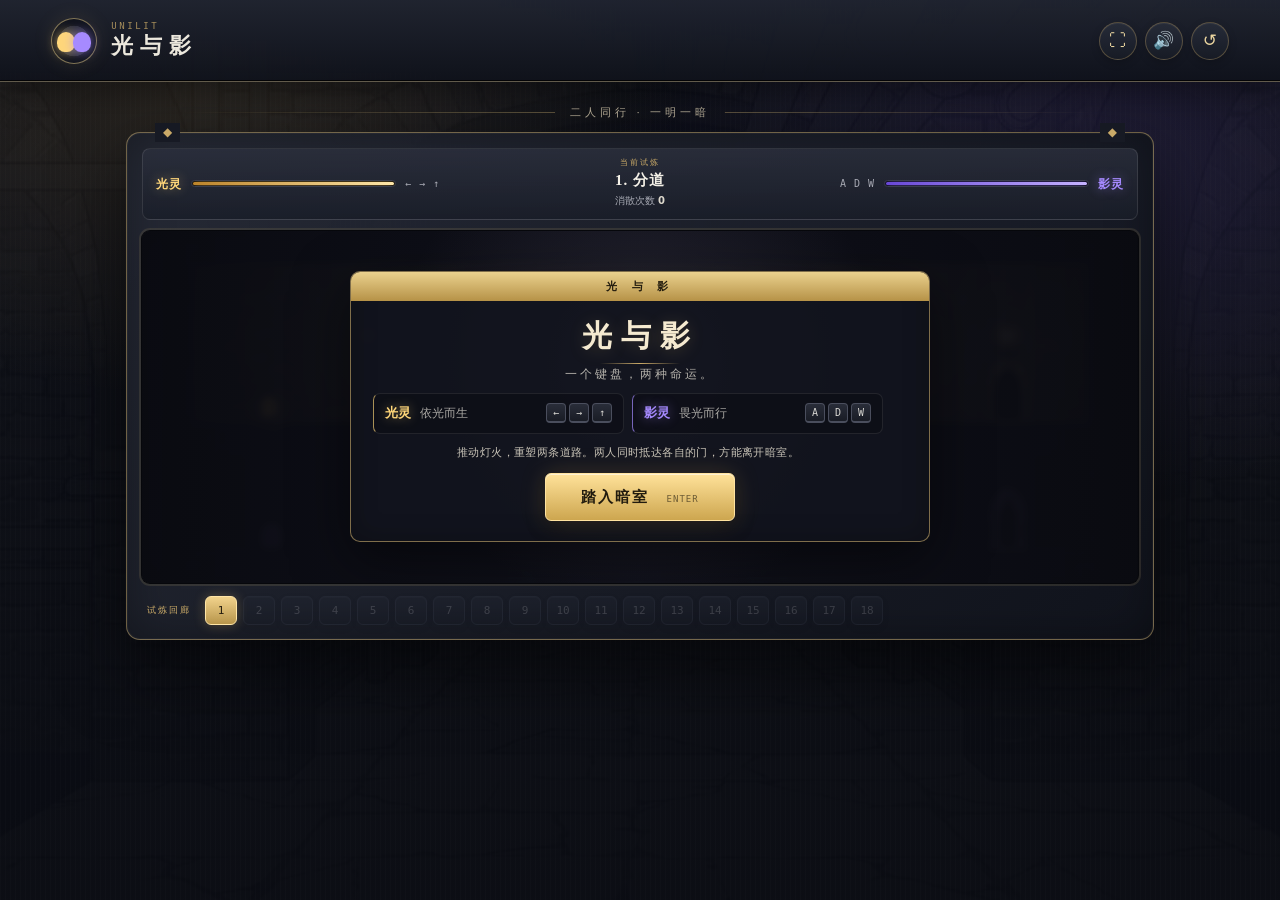
==== commit a5474177: "修正界面细节并新增高难关卡" ====
--- a/index.html
+++ b/index.html
@@ -12,7 +12,7 @@
 <header class="topbar">
   <div class="brand">
     <span class="brand-mark" aria-hidden="true"><i></i><b></b></span>
-    <div><span class="eyebrow">THE CHAMBER BETWEEN</span><h1>光与影</h1></div>
+    <div><span class="eyebrow">UNILIT</span><h1>光与影</h1></div>
   </div>
   <div class="topbar-right">
     <button type="button" id="fs" class="icon" title="全屏 (F)" aria-label="全屏 (F)">⛶</button>
@@ -68,8 +68,7 @@
 
   <div class="level-select"><span>试炼回廊</span><nav class="levels" id="levels" aria-label="选关"></nav></div>
   </section>
-  <p class="page-note">光会开路，也会封路。最安全的位置，往往属于另一个人。</p>
-</main>
+</main>
 
 <script src="src/levels.js?v=3"></script>
 <script src="src/engine.js?v=3"></script>
--- a/game.css
+++ b/game.css
@@ -69,12 +69,11 @@
 .levels { display:flex; justify-content:flex-start; gap:6px; flex-wrap:wrap; }
 .levels button { width:32px; height:29px; padding:0; color:#9c9da5; font:11px/1 ui-monospace,monospace; }
 .levels button.current { color:#241d0f; border-color:#ffe5a6; background:linear-gradient(#f2d38c,#b7954b); box-shadow:0 0 12px rgba(255,211,118,.25); }
-.page-note { margin:18px 0 0; color:rgba(213,207,190,.58); text-align:center; font:italic 11px/1.5 Georgia,"Songti SC",serif; letter-spacing:2px; }
 @media (max-width:760px) { .topbar{align-items:flex-start;min-height:0;padding:12px 16px}.brand-mark{width:38px;height:38px}.brand-mark i,.brand-mark b{top:10px;width:15px;height:17px}.topbar h1{font-size:18px}.eyebrow{display:none}.topbar-right{gap:5px}button.ghost{padding:6px 8px;font-size:0}button.ghost>span{font-size:16px;margin:0}button.ghost kbd{display:none}.stage{padding:16px 10px 28px}.game-shell{padding:9px}.statusbar{grid-template-columns:1fr 1fr;gap:7px}.levelinfo{grid-column:1/-1;grid-row:1}.keys{display:none}.rules{grid-template-columns:1fr}.mission{grid-column:1}.level-select{align-items:flex-start} }
 @media (max-width:470px) { .chapter-heading{display:none}.overlay{padding:12px}.overlay h2{font-size:23px}.lead,.mission{display:none}.rule-card{padding:6px 8px}.level-select>span{display:none} }
 @media (prefers-reduced-motion:reduce) { *,*::before,*::after{animation-duration:.01ms!important;transition-duration:.01ms!important} }
 :root:fullscreen body { height:100vh; overflow:hidden; display:flex; flex-direction:column; background:#080a10; }
-:root:fullscreen .topbar,:root:fullscreen .chapter-heading,:root:fullscreen .page-note { display:none; }
+:root:fullscreen .topbar,:root:fullscreen .chapter-heading { display:none; }
 :root:fullscreen .stage { flex:1; min-height:0; max-width:none; width:100%; margin:0; display:flex; flex-direction:column; padding:10px 18px; }
 :root:fullscreen .game-shell { flex:1; min-height:0; display:flex; flex-direction:column; padding:10px; }
 :root:fullscreen .screen { flex:1; min-height:0; display:flex; align-items:center; justify-content:center; }
